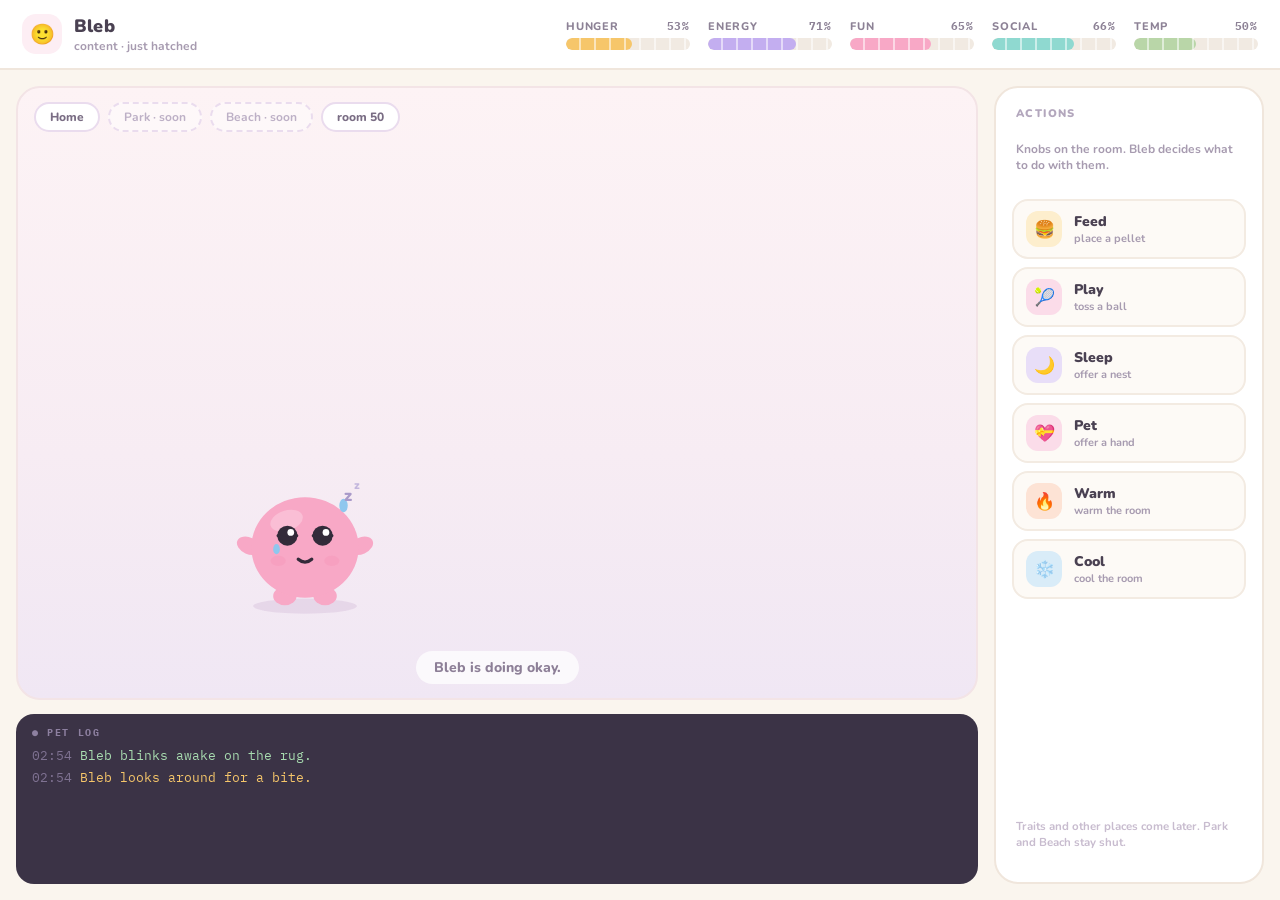
==== index.html @ 397cf102 "Add a browser bleb whose drives move only through its own acts. Feed, Play, Sleep, Pet, Warm, and Co" ====
<!DOCTYPE html>
<html lang="en">
<head>
<meta charset="utf-8">
<meta name="viewport" content="width=device-width, initial-scale=1">
<title>Webagotchi</title>
<link rel="preconnect" href="https://fonts.googleapis.com">
<link href="https://fonts.googleapis.com/css2?family=Nunito:wght@500;700;800;900&family=IBM+Plex+Mono:wght@400;500&display=swap" rel="stylesheet">
<link rel="stylesheet" href="css/room.css">
</head>
<body>
<div class="app">
  <header>
    <div class="who">
      <div class="mood-chip" id="mood-emoji" aria-hidden="true">🙂</div>
      <div>
        <div class="name" id="pet-name">Bleb</div>
        <div class="sub"><span id="mood-label">content</span> · <span id="age-label">just hatched</span></div>
      </div>
    </div>
    <div class="stats">
      <div class="stat" title="How fed Bleb is. Rises after digestion, not when you click Feed.">
        <div class="stat-top"><span>Hunger</span><span class="num" id="num-hunger">0%</span></div>
        <div class="track"><div class="fill" id="fill-hunger"></div><div class="stripes"></div></div>
      </div>
      <div class="stat" title="How rested Bleb is. Rises while Bleb is actually asleep.">
        <div class="stat-top"><span>Energy</span><span class="num" id="num-energy">0%</span></div>
        <div class="track"><div class="fill" id="fill-energy"></div><div class="stripes"></div></div>
      </div>
      <div class="stat" title="How amused Bleb is. Rises only if Bleb chooses to play.">
        <div class="stat-top"><span>Fun</span><span class="num" id="num-fun">0%</span></div>
        <div class="track"><div class="fill" id="fill-fun"></div><div class="stripes"></div></div>
      </div>
      <div class="stat" title="How accompanied Bleb feels. Rises only if Bleb accepts a hand.">
        <div class="stat-top"><span>Social</span><span class="num" id="num-social">0%</span></div>
        <div class="track"><div class="fill" id="fill-social"></div><div class="stripes"></div></div>
      </div>
      <div class="stat" title="How warm Bleb feels. Follows the room; Warm and Cool do not set it.">
        <div class="stat-top"><span>Temp</span><span class="num" id="num-temp">0%</span></div>
        <div class="track"><div class="fill" id="fill-temp"></div><div class="stripes"></div></div>
      </div>
    </div>
  </header>

  <div class="main">
    <div class="scene-col">
      <div class="scene">
        <div class="chips">
          <div class="chip">Home</div>
          <div class="chip soon">Park · soon</div>
          <div class="chip soon">Beach · soon</div>
          <div class="chip" id="room-pill">room 50</div>
        </div>
        <div class="stage" id="stage">
          <div class="thing" id="obj-food" hidden title="pellet">🍪</div>
          <div class="thing" id="obj-ball" hidden title="ball">🎾</div>
          <div class="thing" id="obj-nest" hidden title="nest">🛏️</div>
          <div class="thing hand" id="obj-hand" hidden title="hand">✋</div>
          <div class="bleb" id="bleb">
            <div class="bob idle" id="bob" data-anim="idle">
              <svg viewBox="0 0 200 185" width="168" height="155" aria-label="Bleb">
                <ellipse cx="100" cy="172" rx="62" ry="9" fill="#dcc9e0" opacity="0.55"></ellipse>
                <g id="shiver">
                  <ellipse class="skin" cx="33" cy="100" rx="15" ry="10" transform="rotate(24 33 100)"></ellipse>
                  <ellipse class="skin" cx="167" cy="100" rx="15" ry="10" transform="rotate(-24 167 100)"></ellipse>
                  <ellipse class="skin" cx="76" cy="160" rx="14" ry="11"></ellipse>
                  <ellipse class="skin" cx="124" cy="160" rx="14" ry="11"></ellipse>
                  <ellipse class="skin" cx="100" cy="102" rx="64" ry="60"></ellipse>
                  <ellipse cx="78" cy="70" rx="20" ry="12" fill="#ffffff" opacity="0.25" transform="rotate(-18 78 70)"></ellipse>
                  <ellipse id="cheek-l" cx="68" cy="118" rx="9" ry="6" fill="#f791b5" opacity="0.35"></ellipse>
                  <ellipse id="cheek-r" cx="132" cy="118" rx="9" ry="6" fill="#f791b5" opacity="0.35"></ellipse>
                  <g id="eyes-open" style="transform-origin:100px 88px; animation: blink 4.6s ease-in-out infinite;">
                    <circle cx="79" cy="88" r="12" fill="#332b3a"></circle>
                    <circle cx="121" cy="88" r="12" fill="#332b3a"></circle>
                    <circle cx="83" cy="84" r="4" fill="#ffffff"></circle>
                    <circle cx="125" cy="84" r="4" fill="#ffffff"></circle>
                  </g>
                  <g id="eyes-sleep" hidden>
                    <path d="M68,88 Q79,96 90,88" stroke="#332b3a" stroke-width="4" fill="none" stroke-linecap="round"></path>
                    <path d="M110,88 Q121,96 132,88" stroke="#332b3a" stroke-width="4" fill="none" stroke-linecap="round"></path>
                  </g>
                  <path id="mouth" d="M92,116 Q100,123 108,116" stroke="#332b3a" stroke-width="4" fill="none" stroke-linecap="round"></path>
                  <ellipse id="tear" cx="66" cy="104" rx="4" ry="6" fill="#8fc7ee" hidden style="animation:drip 1.6s ease-in infinite;"></ellipse>
                  <ellipse id="sweat" cx="146" cy="52" rx="5" ry="8" fill="#8fc7ee" hidden style="animation:drip 1.4s ease-in infinite;"></ellipse>
                </g>
                <g id="zzz" hidden>
                  <text x="146" y="46" font-family="Nunito, sans-serif" font-weight="900" font-size="20" fill="#a99ac9" style="animation:floatz 2.4s ease-out infinite;">z</text>
                  <text x="158" y="32" font-family="Nunito, sans-serif" font-weight="900" font-size="14" fill="#c3b6dd" style="animation:floatz 2.4s ease-out .8s infinite;">z</text>
                </g>
              </svg>
            </div>
          </div>
        </div>
        <div class="status" id="status">Bleb is looking around.</div>
      </div>
      <div class="log-card">
        <div class="log-title">● pet log</div>
        <div id="log" aria-live="polite"></div>
      </div>
    </div>

    <aside>
      <div class="actions-label">Actions</div>
      <p class="hint">Knobs on the room. Bleb decides what to do with them.</p>
      <button type="button" class="action" id="btn-feed">
        <span class="icon" style="background:#fdeecd">🍔</span>
        <span><span class="action-label">Feed</span><span class="action-desc">place a pellet</span></span>
      </button>
      <button type="button" class="action" id="btn-play">
        <span class="icon" style="background:#fbdce9">🎾</span>
        <span><span class="action-label">Play</span><span class="action-desc">toss a ball</span></span>
      </button>
      <button type="button" class="action" id="btn-sleep">
        <span class="icon" style="background:#e8def8">🌙</span>
        <span><span class="action-label">Sleep</span><span class="action-desc">offer a nest</span></span>
      </button>
      <button type="button" class="action" id="btn-pet">
        <span class="icon" style="background:#fbdce9">💝</span>
        <span><span class="action-label">Pet</span><span class="action-desc">offer a hand</span></span>
      </button>
      <button type="button" class="action" id="btn-warm">
        <span class="icon" style="background:#fde3d5">🔥</span>
        <span><span class="action-label">Warm</span><span class="action-desc">warm the room</span></span>
      </button>
      <button type="button" class="action" id="btn-cool">
        <span class="icon" style="background:#d9ecf8">❄️</span>
        <span><span class="action-label">Cool</span><span class="action-desc">cool the room</span></span>
      </button>
      <div class="spacer"></div>
      <p class="note">Traits and other places come later. Park and Beach stay shut.</p>
    </aside>
  </div>
</div>
<script src="js/chem.js"></script>
<script src="js/world.js"></script>
<script src="js/bleb.js"></script>
<script src="js/ui.js"></script>
</body>
</html>
---- css/room.css ----
:root {
  --cream: #faf5ee;
  --ink: #4a4152;
  --muted: #a79bb0;
  --label: #b3a7bd;
  --line: #f0e6dc;
  --scene-line: #f3e4e6;
  --log: #3b3346;
  --log-text: #d8cfe6;
  --log-time: #7f7292;
  --pink: #f8a8c6;
  --pink-ink: #6e3a52;
  --track: #f1eae2;
  color-scheme: light;
}

* { box-sizing: border-box; }

html, body {
  margin: 0;
  height: 100%;
  background: var(--cream);
  color: var(--ink);
  font-family: "Nunito", sans-serif;
}

button, input { font-family: inherit; }

.app {
  height: 100%;
  display: grid;
  grid-template-rows: auto minmax(0, 1fr);
  overflow: auto;
}

header {
  display: flex;
  align-items: center;
  gap: 24px;
  padding: 14px 22px;
  background: #fff;
  border-bottom: 2px solid var(--line);
  flex-wrap: wrap;
}

.who { display: flex; align-items: center; gap: 12px; min-width: 200px; }

.mood-chip {
  width: 40px;
  height: 40px;
  border-radius: 14px;
  background: #fdeef4;
  display: flex;
  align-items: center;
  justify-content: center;
  font-size: 20px;
}

.name { font-weight: 900; font-size: 18px; letter-spacing: 0.2px; }
.sub { font-size: 12px; font-weight: 700; color: var(--muted); }

.stats {
  display: flex;
  gap: 18px;
  flex: 1;
  justify-content: flex-end;
  flex-wrap: wrap;
}

.stat { width: 124px; display: flex; flex-direction: column; gap: 4px; }

.stat-top {
  display: flex;
  justify-content: space-between;
  font-size: 11px;
  font-weight: 800;
  text-transform: uppercase;
  letter-spacing: 0.8px;
  color: #8d8296;
}

.num { font-family: "IBM Plex Mono", ui-monospace, monospace; }

.track {
  height: 12px;
  border-radius: 8px;
  background: var(--track);
  overflow: hidden;
  position: relative;
}

.fill {
  height: 100%;
  width: 0;
  border-radius: 8px;
  transition: width 0.5s;
}

#fill-hunger { background: #f6c66a; }
#fill-energy { background: #c3aef0; }
#fill-fun { background: #f8a8c6; }
#fill-social { background: #8fd9d0; }
#fill-temp { background: #b9d6a8; }

.stripes {
  position: absolute;
  inset: 0;
  background-image: repeating-linear-gradient(90deg, transparent 0 13px, rgba(255, 255, 255, 0.55) 13px 15px);
  pointer-events: none;
}

.main {
  display: grid;
  grid-template-columns: 1fr 270px;
  gap: 16px;
  padding: 16px;
  min-height: 0;
}

.scene-col {
  display: grid;
  grid-template-rows: 1fr 170px;
  gap: 14px;
  min-height: 0;
}

.scene {
  background: linear-gradient(180deg, #fdf3f5 0%, #f7ecf3 60%, #f0e7f4 100%);
  border-radius: 24px;
  border: 2px solid var(--scene-line);
  position: relative;
  overflow: hidden;
  min-height: 0;
  display: flex;
  flex-direction: column;
}

.chips {
  position: absolute;
  top: 14px;
  left: 16px;
  right: 16px;
  display: flex;
  flex-wrap: wrap;
  gap: 8px;
  z-index: 2;
}

.chip {
  padding: 5px 14px;
  border-radius: 999px;
  background: #fff;
  border: 2px solid #eadcee;
  font-size: 12px;
  font-weight: 800;
  color: #7a6d84;
}

.chip.soon {
  background: rgba(255, 255, 255, 0.45);
  border-style: dashed;
  color: #bdb0c6;
  font-weight: 700;
}

.stage {
  position: relative;
  flex: 1;
  min-height: 0;
}

.bleb {
  position: absolute;
  bottom: 28px;
  width: 168px;
  margin-left: -84px;
  transition: left 0.45s linear;
}

.bob { transform-origin: 50% 100%; }
.bob.idle { animation: squish 3s ease-in-out infinite; }
.bob.sleep { animation: squish 5s ease-in-out infinite; }
.bob.play { animation: squishFast 0.7s ease-in-out infinite; }

.shiver { animation: shiver 0.35s linear infinite; transform-origin: 100px 160px; }

.thing {
  position: absolute;
  bottom: 36px;
  width: 36px;
  margin-left: -18px;
  font-size: 28px;
  line-height: 1;
  filter: drop-shadow(0 4px 0 rgba(120, 90, 120, 0.08));
  user-select: none;
}

.thing.hand { margin-left: 18px; bottom: 78px; font-size: 26px; }
.thing.wobble { animation: wobble 1s ease-in-out infinite; transform-origin: 50% 80%; }

.status {
  align-self: center;
  margin: 0 0 14px;
  font-size: 14px;
  font-weight: 800;
  color: #8d7f97;
  background: rgba(255, 255, 255, 0.75);
  padding: 7px 18px;
  border-radius: 999px;
  max-width: 80%;
  text-align: center;
}

.log-card {
  background: var(--log);
  border-radius: 18px;
  padding: 12px 16px;
  display: flex;
  flex-direction: column;
  min-height: 0;
}

.log-title {
  font-size: 10px;
  font-weight: 800;
  letter-spacing: 1.6px;
  text-transform: uppercase;
  color: #8d80a0;
  margin-bottom: 6px;
  font-family: "IBM Plex Mono", ui-monospace, monospace;
}

#log {
  flex: 1;
  overflow-y: auto;
  font-family: "IBM Plex Mono", ui-monospace, monospace;
  font-size: 12.5px;
  line-height: 1.75;
  color: var(--log-text);
}

#log .time { color: var(--log-time); }

aside {
  background: #fff;
  border-radius: 24px;
  border: 2px solid var(--line);
  padding: 16px;
  display: flex;
  flex-direction: column;
  gap: 8px;
  overflow-y: auto;
}

.actions-label {
  font-size: 11px;
  font-weight: 900;
  letter-spacing: 1.4px;
  text-transform: uppercase;
  color: var(--label);
  padding: 2px 4px 0;
}

.hint {
  font-size: 12px;
  font-weight: 700;
  color: var(--muted);
  padding: 0 4px 6px;
  line-height: 1.35;
}

.action {
  display: flex;
  align-items: center;
  gap: 12px;
  padding: 10px 12px;
  border-radius: 16px;
  border: 2px solid #f3ebe2;
  background: #fdfaf6;
  cursor: pointer;
  text-align: left;
  color: inherit;
  transition: transform 0.1s, background 0.1s, border-color 0.1s;
}

.action:hover { background: #faf1f5; border-color: #f2d9e3; transform: translateY(-1px); }
.action:active { transform: scale(0.97); }
.action:focus-visible { outline: 3px solid #f8a8c6; outline-offset: 2px; }

.icon {
  width: 36px;
  height: 36px;
  border-radius: 12px;
  display: flex;
  align-items: center;
  justify-content: center;
  font-size: 17px;
  flex-shrink: 0;
}

.action-label { display: block; font-weight: 900; font-size: 14px; }
.action-desc { display: block; font-weight: 700; font-size: 11px; color: var(--muted); }

.spacer { flex: 1; }

.note {
  font-size: 11.5px;
  font-weight: 700;
  color: #c8bccf;
  padding: 4px;
  line-height: 1.4;
}

@keyframes squish {
  0%, 100% { transform: scale(1, 1); }
  50% { transform: scale(1.04, 0.955); }
}

@keyframes squishFast {
  0%, 100% { transform: scale(1, 1) translateY(0); }
  50% { transform: scale(1.06, 0.93) translateY(-6px); }
}

@keyframes blink {
  0%, 92%, 100% { transform: scaleY(1); }
  95% { transform: scaleY(0.08); }
}

@keyframes floatz {
  0% { opacity: 0; transform: translate(0, 0); }
  30% { opacity: 1; }
  100% { opacity: 0; transform: translate(14px, -26px); }
}

@keyframes shiver {
  0%, 100% { transform: translateX(0); }
  25% { transform: translateX(-2px); }
  75% { transform: translateX(2px); }
}

@keyframes wobble {
  0%, 100% { transform: rotate(-6deg); }
  50% { transform: rotate(6deg); }
}

@keyframes drip {
  0% { opacity: 0; transform: translateY(0); }
  30% { opacity: 1; }
  100% { opacity: 0; transform: translateY(10px); }
}

@media (max-width: 860px) {
  .app { height: auto; min-height: 100%; overflow: auto; }
  .main { grid-template-columns: 1fr; }
  .scene-col { grid-template-rows: 420px 200px; }
  .stats { justify-content: flex-start; }
}

@media (prefers-reduced-motion: reduce) {
  .bob, .shiver, .thing, .fill, .bleb { animation: none !important; transition: none !important; }
}
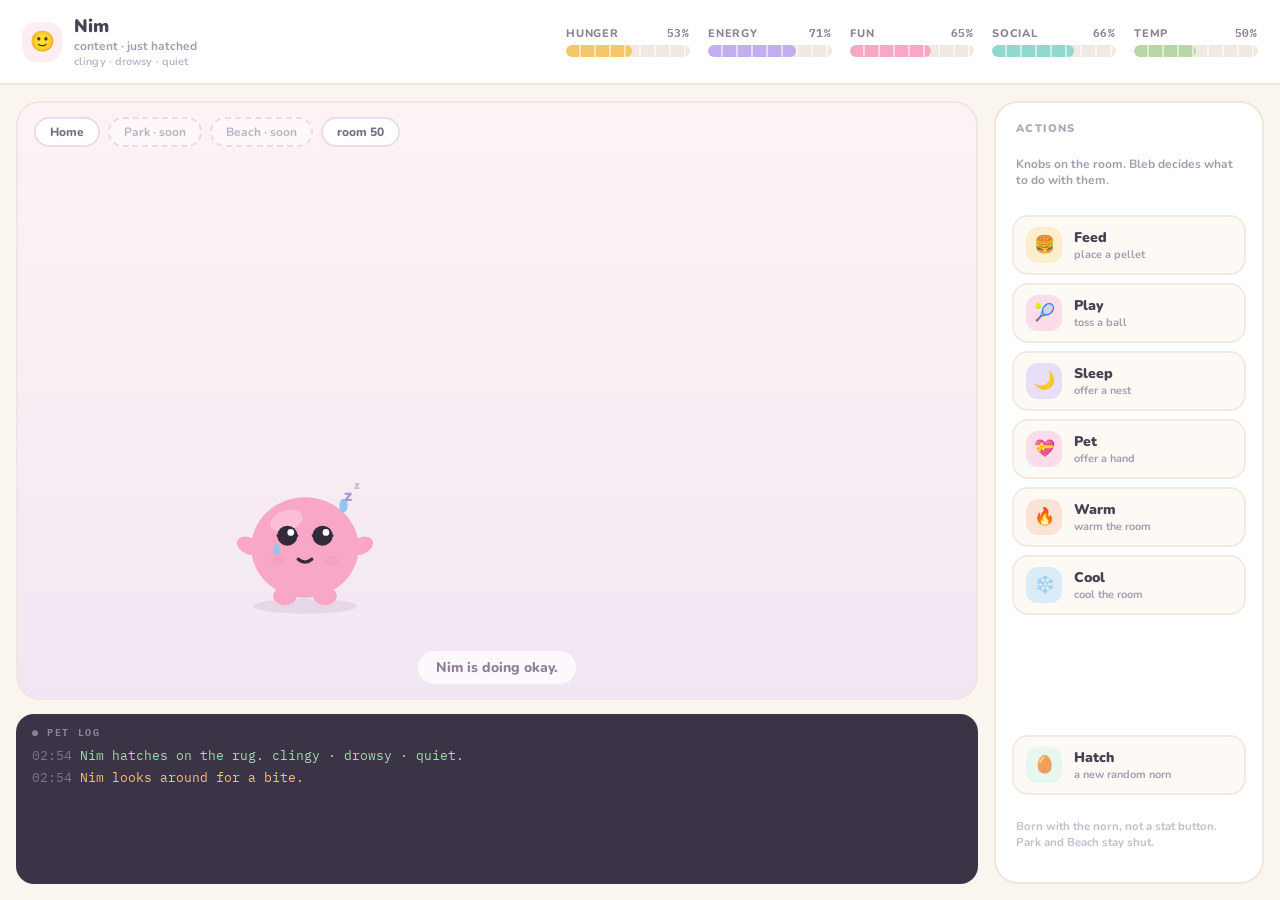
==== commit 2b75ed14: "Give each norn a compact genome that scales chemistry and choices. Traits change salience, pressure," ====
--- a/index.html
+++ b/index.html
@@ -16,6 +16,7 @@
       <div>
         <div class="name" id="pet-name">Bleb</div>
         <div class="sub"><span id="mood-label">content</span> · <span id="age-label">just hatched</span></div>
+        <div class="traits" id="traits"></div>
       </div>
     </div>
     <div class="stats">
@@ -54,7 +55,14 @@
         <div class="stage" id="stage">
           <div class="thing" id="obj-food" hidden title="pellet">🍪</div>
           <div class="thing" id="obj-ball" hidden title="ball">🎾</div>
-          <div class="thing" id="obj-nest" hidden title="nest">🛏️</div>
+          <div class="thing nest" id="obj-nest" hidden title="nest">
+            <svg viewBox="0 0 140 70" width="112" height="56" aria-label="nest">
+              <ellipse cx="70" cy="64" rx="60" ry="5" fill="#e7d5ea" opacity="0.8"></ellipse>
+              <rect x="10" y="30" width="120" height="28" rx="14" fill="#f7f1ea" stroke="#e4d4ea" stroke-width="3"></rect>
+              <rect x="18" y="22" width="32" height="18" rx="8" fill="#c3aef0"></rect>
+              <path d="M52,32 Q96,16 124,34 L116,50 Q80,40 54,48 Z" fill="#f8a8c6"></path>
+            </svg>
+          </div>
           <div class="thing hand" id="obj-hand" hidden title="hand">✋</div>
           <div class="bleb" id="bleb">
             <div class="bob idle" id="bob" data-anim="idle">
@@ -127,12 +135,20 @@
         <span><span class="action-label">Cool</span><span class="action-desc">cool the room</span></span>
       </button>
       <div class="spacer"></div>
-      <p class="note">Traits and other places come later. Park and Beach stay shut.</p>
+      <button type="button" class="action" id="btn-hatch">
+        <span class="icon" style="background:#e7f6ee">🥚</span>
+        <span><span class="action-label">Hatch</span><span class="action-desc">a new random norn</span></span>
+      </button>
+      <p class="note">Born with the norn, not a stat button. Park and Beach stay shut.</p>
     </aside>
   </div>
 </div>
 <script src="js/chem.js"></script>
 <script src="js/world.js"></script>
+<script src="js/genome.js"></script>
+<script src="js/face.js"></script>
+<script src="js/carry.js"></script>
+<script src="js/life.js"></script>
 <script src="js/bleb.js"></script>
 <script src="js/ui.js"></script>
 </body>
--- a/css/room.css
+++ b/css/room.css
@@ -58,6 +58,15 @@
 
 .name { font-weight: 900; font-size: 18px; letter-spacing: 0.2px; }
 .sub { font-size: 12px; font-weight: 700; color: var(--muted); }
+.traits {
+  margin-top: 1px;
+  font-size: 11px;
+  font-weight: 700;
+  color: #c4b8cc;
+  letter-spacing: 0.1px;
+  max-width: 220px;
+  line-height: 1.3;
+}
 
 .stats {
   display: flex;
@@ -196,6 +205,12 @@
 }
 
 .thing.hand { margin-left: 18px; bottom: 78px; font-size: 26px; }
+.thing.nest {
+  width: 112px;
+  margin-left: -56px;
+  bottom: 16px;
+  line-height: 0;
+}
 .thing.wobble { animation: wobble 1s ease-in-out infinite; transform-origin: 50% 80%; }
 
 .status {
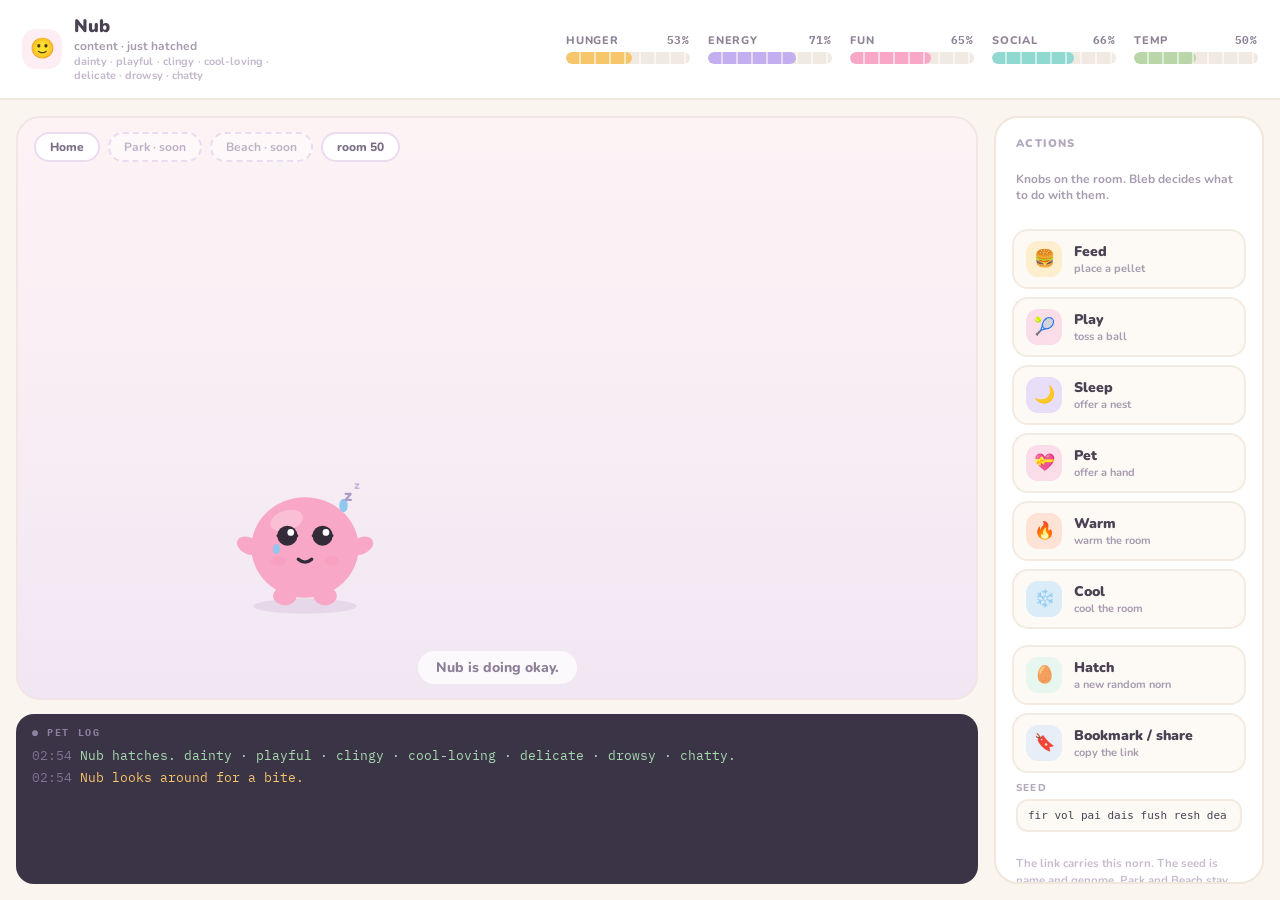
==== commit 638acdfb: "Carry the norn in a checksummed link and a short seed. localStorage stays the copy that lives here. " ====
--- a/index.html
+++ b/index.html
@@ -99,6 +99,11 @@
             </div>
           </div>
         </div>
+        <div class="offer" id="offer" hidden>
+          <p id="offer-text"></p>
+          <button type="button" class="choice" id="offer-keep">Keep</button>
+          <button type="button" class="choice bring" id="offer-bring">Bring in</button>
+        </div>
         <div class="status" id="status">Bleb is looking around.</div>
       </div>
       <div class="log-card">
@@ -139,7 +144,14 @@
         <span class="icon" style="background:#e7f6ee">🥚</span>
         <span><span class="action-label">Hatch</span><span class="action-desc">a new random norn</span></span>
       </button>
-      <p class="note">Born with the norn, not a stat button. Park and Beach stay shut.</p>
+      <button type="button" class="action" id="btn-share">
+        <span class="icon" style="background:#e7eef8">🔖</span>
+        <span><span class="action-label">Bookmark / share</span><span class="action-desc">copy the link</span></span>
+      </button>
+      <label class="seed-label" for="seed-code">Seed
+        <input id="seed-code" class="seed" autocomplete="off" spellcheck="false" placeholder="a few words">
+      </label>
+      <p class="note" id="share-note">The link carries this norn. The seed is name and genome. Park and Beach stay shut.</p>
     </aside>
   </div>
 </div>
@@ -150,6 +162,7 @@
 <script src="js/carry.js"></script>
 <script src="js/life.js"></script>
 <script src="js/bleb.js"></script>
+<script src="js/link.js"></script>
 <script src="js/ui.js"></script>
 </body>
 </html>
--- a/css/room.css
+++ b/css/room.css
@@ -326,6 +326,75 @@
   line-height: 1.4;
 }
 
+.seed-label {
+  display: flex;
+  flex-direction: column;
+  gap: 4px;
+  font-size: 10px;
+  font-weight: 800;
+  letter-spacing: 1.2px;
+  text-transform: uppercase;
+  color: var(--label);
+  padding: 0 4px;
+}
+
+.seed {
+  width: 100%;
+  border: 2px solid #f3ebe2;
+  border-radius: 12px;
+  padding: 8px 10px;
+  font-family: "IBM Plex Mono", ui-monospace, monospace;
+  font-size: 11px;
+  font-weight: 500;
+  letter-spacing: 0;
+  text-transform: none;
+  color: var(--ink);
+  background: #fdfaf6;
+}
+
+.seed:focus-visible { outline: 3px solid #f8a8c6; outline-offset: 2px; }
+
+.offer {
+  position: absolute;
+  left: 16px;
+  right: 16px;
+  bottom: 56px;
+  z-index: 3;
+  display: flex;
+  flex-wrap: wrap;
+  gap: 8px;
+  align-items: center;
+  background: #fff;
+  border: 2px solid #f0e6dc;
+  border-radius: 18px;
+  padding: 12px 14px;
+  box-shadow: 0 12px 32px rgba(90, 70, 110, 0.14);
+}
+
+.offer[hidden] { display: none; }
+
+.offer p {
+  flex: 1 1 180px;
+  margin: 0;
+  font-size: 13px;
+  font-weight: 800;
+  color: var(--ink);
+}
+
+.choice {
+  border: 2px solid #f3ebe2;
+  background: #fdfaf6;
+  color: var(--ink);
+  border-radius: 999px;
+  padding: 7px 12px;
+  font-weight: 800;
+  font-size: 12px;
+  cursor: pointer;
+}
+
+.choice.bring { background: #f8a8c6; border-color: #f8a8c6; color: #6e3a52; }
+.choice:focus-visible { outline: 3px solid #f8a8c6; outline-offset: 2px; }
+
 @keyframes squish {
   0%, 100% { transform: scale(1, 1); }
   50% { transform: scale(1.04, 0.955); }
